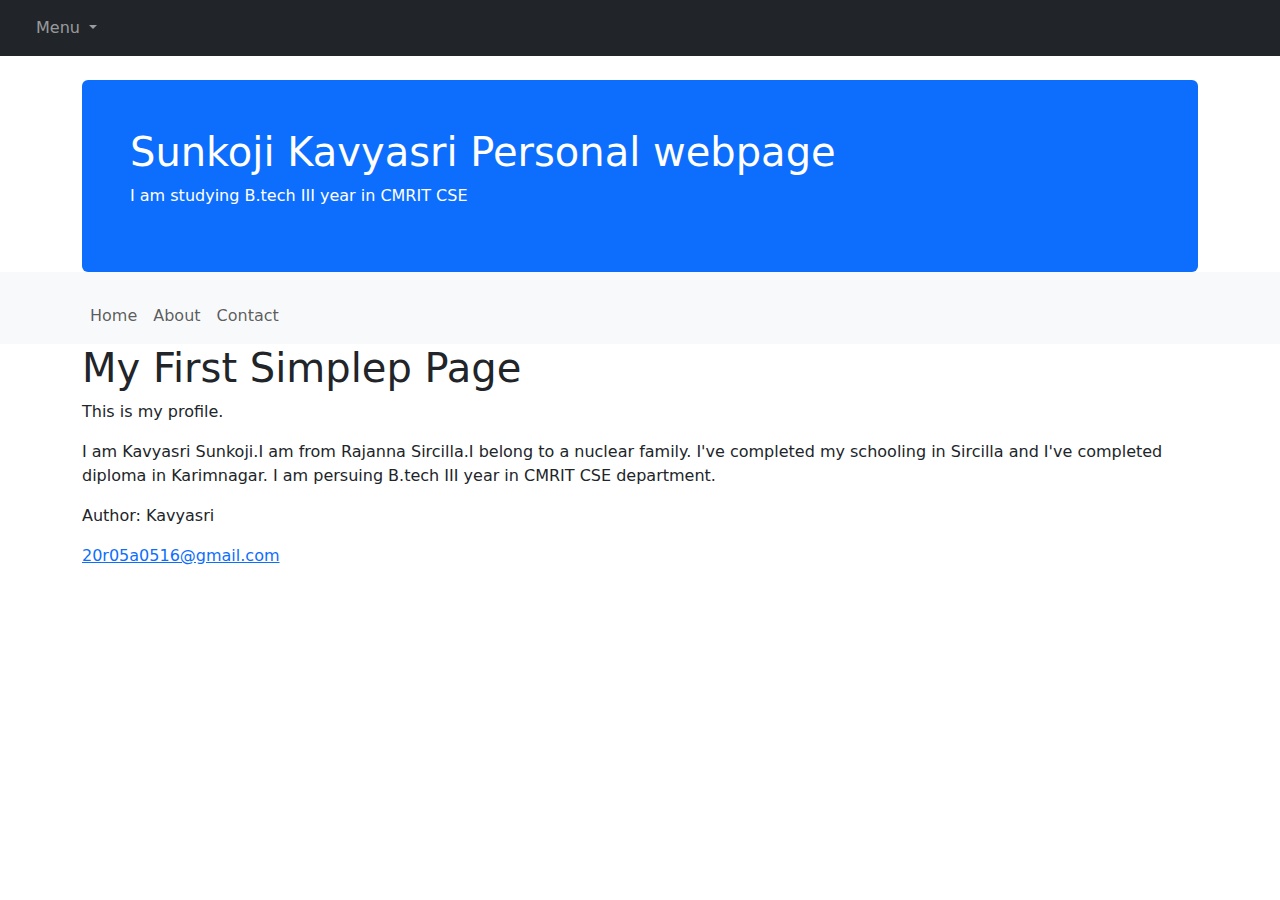
==== index.html @ dfef2f40 "Add files via upload" ====
<!DOCTYPE html>
<html lang="en">
<head>
    <meta charset="UTF-8">
    <meta http-equiv="X-UA-Compatible" content="IE=edge">
    <meta name="viewport" content="width=device-width, initial-scale=1.0">
    <link href="https://cdn.jsdelivr.net/npm/bootstrap@5.1.3/dist/css/bootstrap.min.css" rel="stylesheet">
    <script src="https://cdn.jsdelivr.net/npm/bootstrap@5.1.3/dist/js/bootstrap.bundle.min.js"></script>
    <title>Kavyasri Website</title>

</head>
<body>
<nav class="navbar navbar-expand-lg navbar-dark bg-dark">
    <div class="container-fluid">
      <a class="navbar-brand" href="#"></a>
      <button class="navbar-toggler" type="button" data-bs-toggle="collapse" data-bs-target="#navbarNavDarkDropdown" aria-controls="navbarNavDarkDropdown" aria-expanded="false" aria-label="Toggle navigation">
        <span class="navbar-toggler-icon"></span>
      </button>
      <div class="collapse navbar-collapse" id="navbarNavDarkDropdown">
        <ul class="navbar-nav">
          <li class="nav-item dropdown">
            <a class="nav-link dropdown-toggle" href="#" id="navbarDarkDropdownMenuLink" role="button" data-bs-toggle="dropdown" aria-expanded="false">
              Menu
            </a>
            <ul class="dropdown-menu dropdown-menu-dark" aria-labelledby="navbarDarkDropdownMenuLink">
              <li><a class="dropdown-item" href="#">Skills</a></li>
              <li><a class="dropdown-item" href="#">Achievements</a></li>
              <li><a class="dropdown-item" href="#">Details</a></li>
            </ul>
          </li>
        </ul>
      </div>
    </div>
  </nav>
  
    <div class="container mt-3">
           <div class="mt-4 p-5 bg-primary text-white rounded">
          <h1>Sunkoji Kavyasri Personal webpage</h1> 
          <p>I am studying B.tech III year in CMRIT CSE</p> 
        </div>
      </div>
      <nav class="navbar navbar-expand-sm bg-light">

        <div class="container mt-3">
          <!-- Links -->
          <ul class="navbar-nav">
            <li class="nav-item">
              <a class="nav-link" href="#">Home</a>
            </li>
            <li class="nav-item">
              <a class="nav-link" href="#">About</a>
            </li>
            <li class="nav-item">
              <a class="nav-link" href="#">Contact</a>
            </li>
          </ul>
        </div>
      
      </nav>
 
      <div class="container">
        <h1>My First Simplep Page</h1>
        <p>This is my profile.</p>
        <p>I am Kavyasri Sunkoji.I am from Rajanna Sircilla.I belong to a nuclear family.
          I've completed my schooling in Sircilla and I've completed diploma in Karimnagar.
          I am persuing B.tech III year in CMRIT CSE department. 
        </p>
      </div>

      <footer class="container mt-3">
        <p>Author: Kavyasri</p>
        <p><a href="mailto:20r05a0516@gmail.com">20r05a0516@gmail.com</a></p>
      </footer>
</body>
</html>
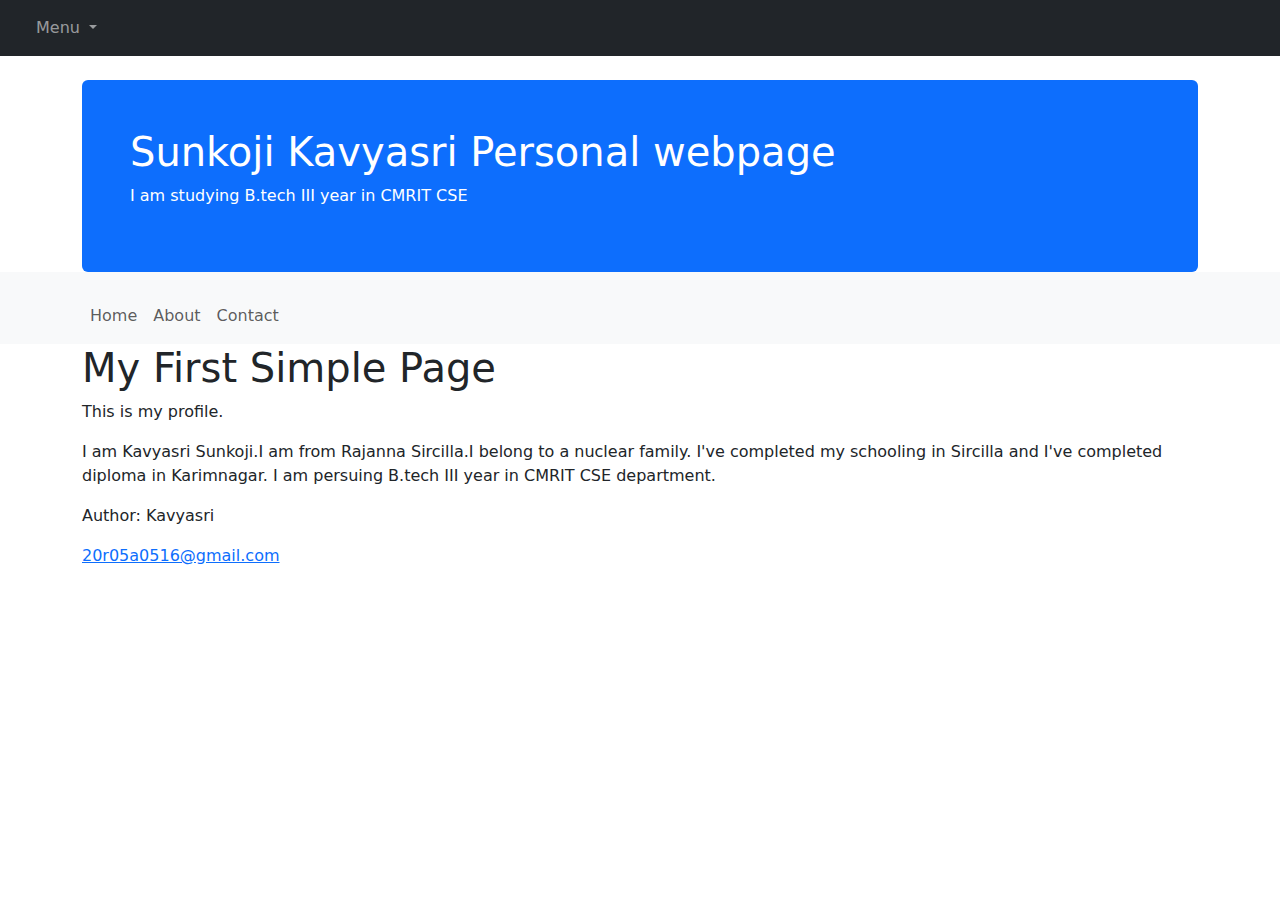
==== commit ed593256: "Add files via upload" ====
--- a/index.html
+++ b/index.html
@@ -59,7 +59,7 @@
       </nav>
  
       <div class="container">
-        <h1>My First Simplep Page</h1>
+        <h1>My First Simple Page</h1>
         <p>This is my profile.</p>
         <p>I am Kavyasri Sunkoji.I am from Rajanna Sircilla.I belong to a nuclear family.
           I've completed my schooling in Sircilla and I've completed diploma in Karimnagar.
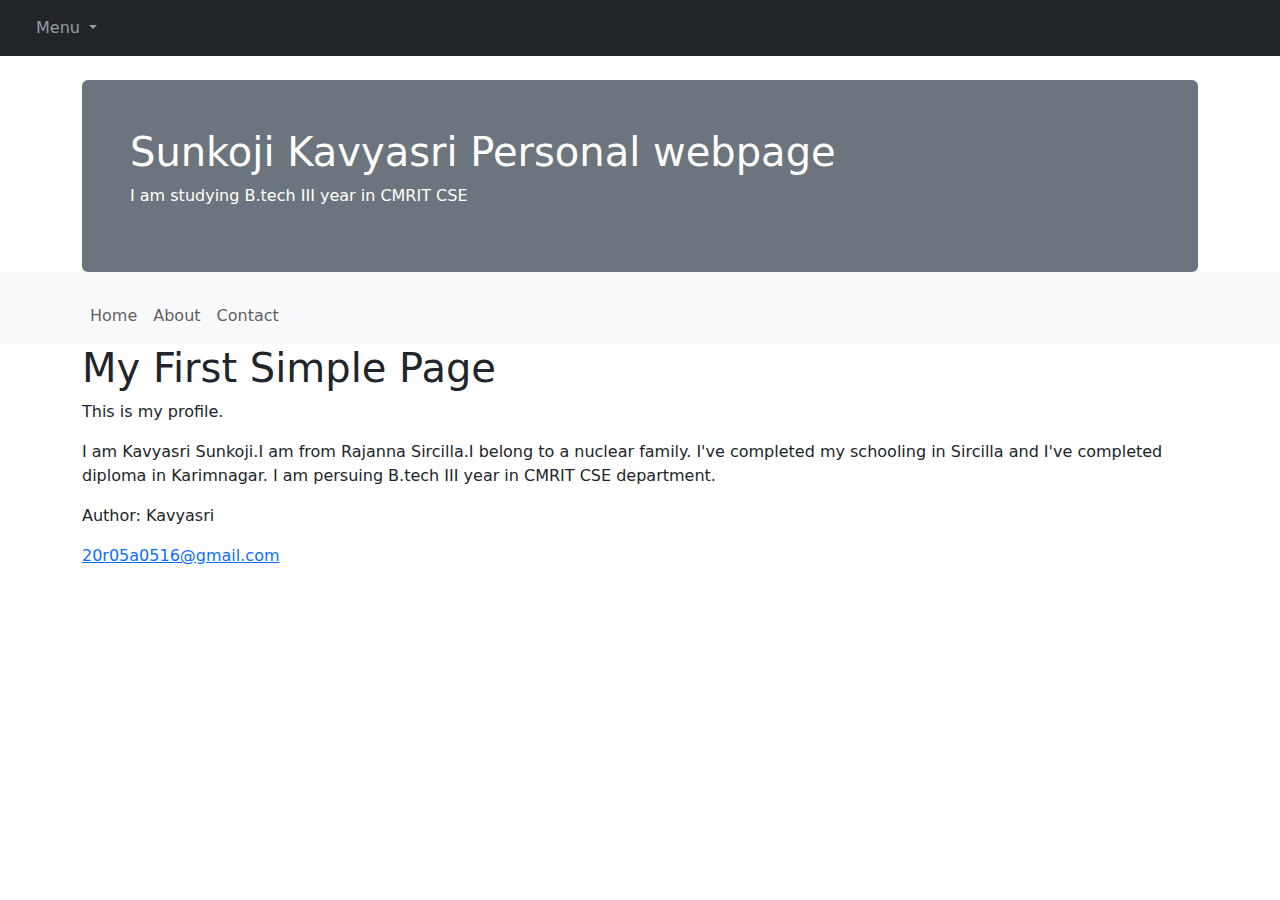
==== commit b376d8ea: "Add files via upload" ====
--- a/index.html
+++ b/index.html
@@ -10,6 +10,7 @@
 
 </head>
 <body>
+  
 <nav class="navbar navbar-expand-lg navbar-dark bg-dark">
     <div class="container-fluid">
       <a class="navbar-brand" href="#"></a>
@@ -34,7 +35,7 @@
   </nav>
   
     <div class="container mt-3">
-           <div class="mt-4 p-5 bg-primary text-white rounded">
+           <div class="mt-4 p-5 bg-secondary text-white rounded">
           <h1>Sunkoji Kavyasri Personal webpage</h1> 
           <p>I am studying B.tech III year in CMRIT CSE</p> 
         </div>
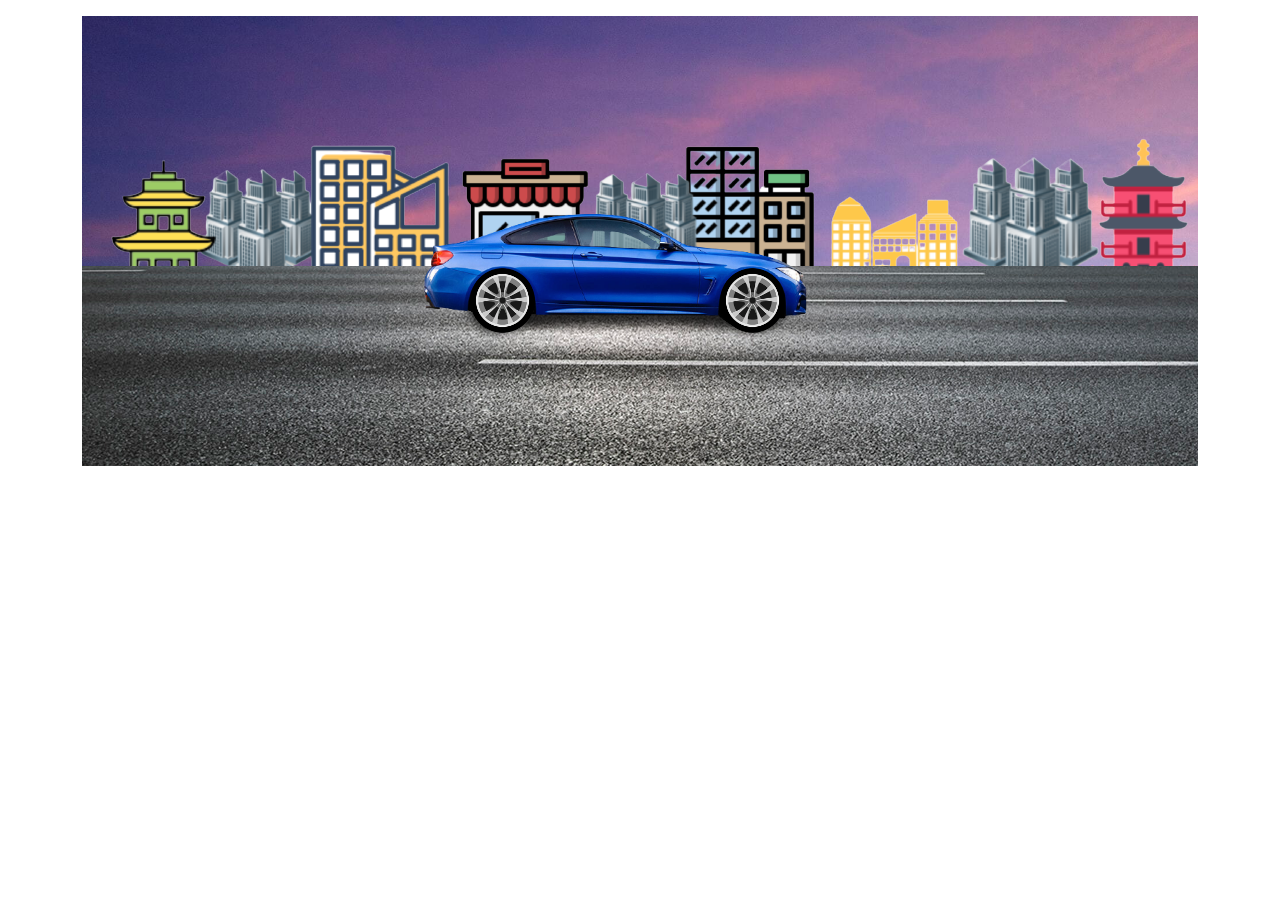
==== commit 38f0ada0: "Add files via upload" ====
--- a/index.html
+++ b/index.html
@@ -6,71 +6,32 @@
     <meta name="viewport" content="width=device-width, initial-scale=1.0">
     <link href="https://cdn.jsdelivr.net/npm/bootstrap@5.1.3/dist/css/bootstrap.min.css" rel="stylesheet">
     <script src="https://cdn.jsdelivr.net/npm/bootstrap@5.1.3/dist/js/bootstrap.bundle.min.js"></script>
+    <link rel="stylesheet" href="style.css">
     <title>Kavyasri Website</title>
+    
 
 </head>
 <body>
-  
-<nav class="navbar navbar-expand-lg navbar-dark bg-dark">
-    <div class="container-fluid">
-      <a class="navbar-brand" href="#"></a>
-      <button class="navbar-toggler" type="button" data-bs-toggle="collapse" data-bs-target="#navbarNavDarkDropdown" aria-controls="navbarNavDarkDropdown" aria-expanded="false" aria-label="Toggle navigation">
-        <span class="navbar-toggler-icon"></span>
-      </button>
-      <div class="collapse navbar-collapse" id="navbarNavDarkDropdown">
-        <ul class="navbar-nav">
-          <li class="nav-item dropdown">
-            <a class="nav-link dropdown-toggle" href="#" id="navbarDarkDropdownMenuLink" role="button" data-bs-toggle="dropdown" aria-expanded="false">
-              Menu
-            </a>
-            <ul class="dropdown-menu dropdown-menu-dark" aria-labelledby="navbarDarkDropdownMenuLink">
-              <li><a class="dropdown-item" href="#">Skills</a></li>
-              <li><a class="dropdown-item" href="#">Achievements</a></li>
-              <li><a class="dropdown-item" href="#">Details</a></li>
-            </ul>
-          </li>
-        </ul>
+    <div class="container mt-3">
       </div>
+      <div class="container">
+        
+        <div class="main-container">
+            <div class="road"></div>
+            <div class="road-sideview"></div>
+            <div class="moving-car">
+                <img src="bmw.png" alt="moving-car">
+            </div>
+            
+            <div class="car-wheel">
+                <img src="wheel.png" alt="moving car wheel" 
+                    class="car-back-wheel">
+    
+                <img src="wheel.png" alt="moving car wheel" 
+                    class="car-front-wheel">
+            </div>
+        </div>
+    
     </div>
-  </nav>
-  
-    <div class="container mt-3">
-           <div class="mt-4 p-5 bg-secondary text-white rounded">
-          <h1>Sunkoji Kavyasri Personal webpage</h1> 
-          <p>I am studying B.tech III year in CMRIT CSE</p> 
-        </div>
-      </div>
-      <nav class="navbar navbar-expand-sm bg-light">
-
-        <div class="container mt-3">
-          <!-- Links -->
-          <ul class="navbar-nav">
-            <li class="nav-item">
-              <a class="nav-link" href="#">Home</a>
-            </li>
-            <li class="nav-item">
-              <a class="nav-link" href="#">About</a>
-            </li>
-            <li class="nav-item">
-              <a class="nav-link" href="#">Contact</a>
-            </li>
-          </ul>
-        </div>
-      
-      </nav>
- 
-      <div class="container">
-        <h1>My First Simple Page</h1>
-        <p>This is my profile.</p>
-        <p>I am Kavyasri Sunkoji.I am from Rajanna Sircilla.I belong to a nuclear family.
-          I've completed my schooling in Sircilla and I've completed diploma in Karimnagar.
-          I am persuing B.tech III year in CMRIT CSE department. 
-        </p>
-      </div>
-
-      <footer class="container mt-3">
-        <p>Author: Kavyasri</p>
-        <p><a href="mailto:20r05a0516@gmail.com">20r05a0516@gmail.com</a></p>
-      </footer>
 </body>
 </html>--- a/style.css
+++ b/style.css
@@ -0,0 +1,98 @@
+* {
+    margin: 0;
+    padding: 0;
+}
+.main-container {
+    height: 50vh;
+    width: 100%;
+    background-image: url(sky1.jpg);
+    background-size: cover;
+    background-position: center;
+    position: relative;
+    overflow-x: hidden;
+} 
+.road {
+    height: 200px;
+    width: 500%;
+    display: block;
+    background-image: url(road.jpg);
+    position: absolute;
+    bottom: 0;
+    left: 0;
+    right: 0;
+    z-index: 1;
+    background-repeat: repeat-x;
+    animation: road 5s linear infinite;
+}
+@keyframes road {
+    100% {
+        transform: translateX(-3400px)  
+    }
+}
+.road-sideview {
+    height: 130px;
+    width: 500%;
+    background-image: url(city.png);
+    position: absolute;
+    bottom: 200px;
+    left: 0;
+    right: 0;
+    display: block;
+    z-index: 1;
+    background-repeat: repeat-x;
+    animation: road-sideview 20s linear infinite;
+} 
+
+@keyframes road-sideview {
+    100% {
+        transform: translateX(-1400px);
+    }
+}
+.moving-car {
+    width: 500px;
+    left: 50%;
+    bottom: 50px;
+    transform: translateX(-50%);
+    position: absolute;
+    z-index: 2;
+}
+.moving-car img {
+    width: 90%;
+    animation: moving-car 1s linear infinite;
+}
+@keyframes moving-car {
+    100% {
+        transform: translateY(-1px);
+    }
+    50% {
+        transform: translateY(1px);
+    }
+    0% {
+        transform: translateY(-1px);
+    }
+}
+.car-wheel {
+    left: 50%;
+    bottom: 198px;
+    transform: translateX(-50%);
+    position: absolute;
+    z-index: 2;
+}
+.car-wheel img {
+    width: 65px;
+    height: 65px;   
+    animation: car-wheel .5s linear infinite;
+}
+@keyframes car-wheel {
+    100% {
+        transform: rotate(360deg);
+    }
+}
+.car-back-wheel {
+    left: -170px;
+    position: absolute;
+}
+.car-front-wheel {
+    left: 80px;
+    position: absolute;
+}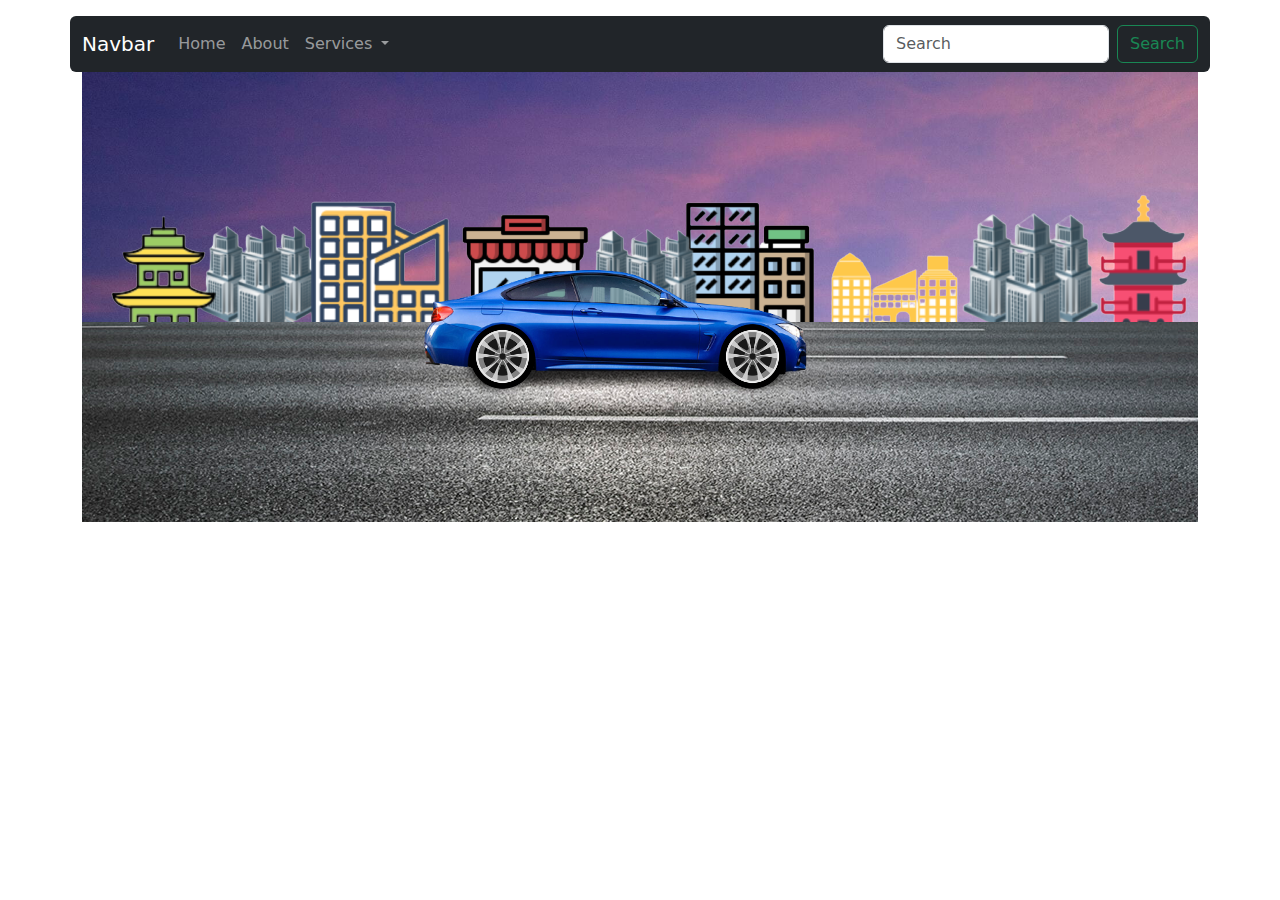
==== commit 49870320: "Add files via upload" ====
--- a/index.html
+++ b/index.html
@@ -14,6 +14,39 @@
 <body>
     <div class="container mt-3">
       </div>
+      <nav class="container  navbar navbar-expand-lg navbar-dark bg-dark rounded">
+        <div class="container">
+          <a class="navbar-brand" href="#">Navbar</a>
+          <button class="navbar-toggler" type="button" data-bs-toggle="collapse" data-bs-target="#navbarNavDarkDropdown" aria-controls="navbarNavDarkDropdown" aria-expanded="false" aria-label="Toggle navigation">
+            <span class="navbar-toggler-icon"></span>
+          </button>
+          <div class="collapse navbar-collapse" id="navbarNavDarkDropdown">
+            <ul class="navbar-nav">
+              <li class="nav-item"><a class="nav-link" href="#" id="navbarDarkDropdownMenuLink" role="button" data-bs-toggle="dropdown" aria-expanded="false">
+                Home
+              </a></li>
+              <li class="nav-item"><a class="nav-link" href="#" id="navbarDarkDropdownMenuLink" role="button" data-bs-toggle="dropdown" aria-expanded="false">
+                About
+              </a></li>
+              <li class="nav-item dropdown">
+                <a class="nav-link dropdown-toggle" href="#" id="navbarDarkDropdownMenuLink" role="button" data-bs-toggle="dropdown" aria-expanded="false">
+                  Services
+                </a>
+                <ul class="dropdown-menu dropdown-menu-dark" aria-labelledby="navbarDarkDropdownMenuLink">
+                  <li><a class="dropdown-item" href="#">Web Design</a></li>
+                  <li><a class="dropdown-item" href="#">Mobile apps</a></li>
+                  <li><a class="dropdown-item" href="#">Full stack</a></li>
+                </ul>
+              </li>
+            </ul>
+          </div>
+          <form class="d-flex">
+            <input class="form-control me-2" type="search" placeholder="Search" aria-label="Search">
+            <button class="btn btn-outline-success" type="submit">Search</button>
+          </form>
+        </div>
+      </nav>
+      
       <div class="container">
         
         <div class="main-container">
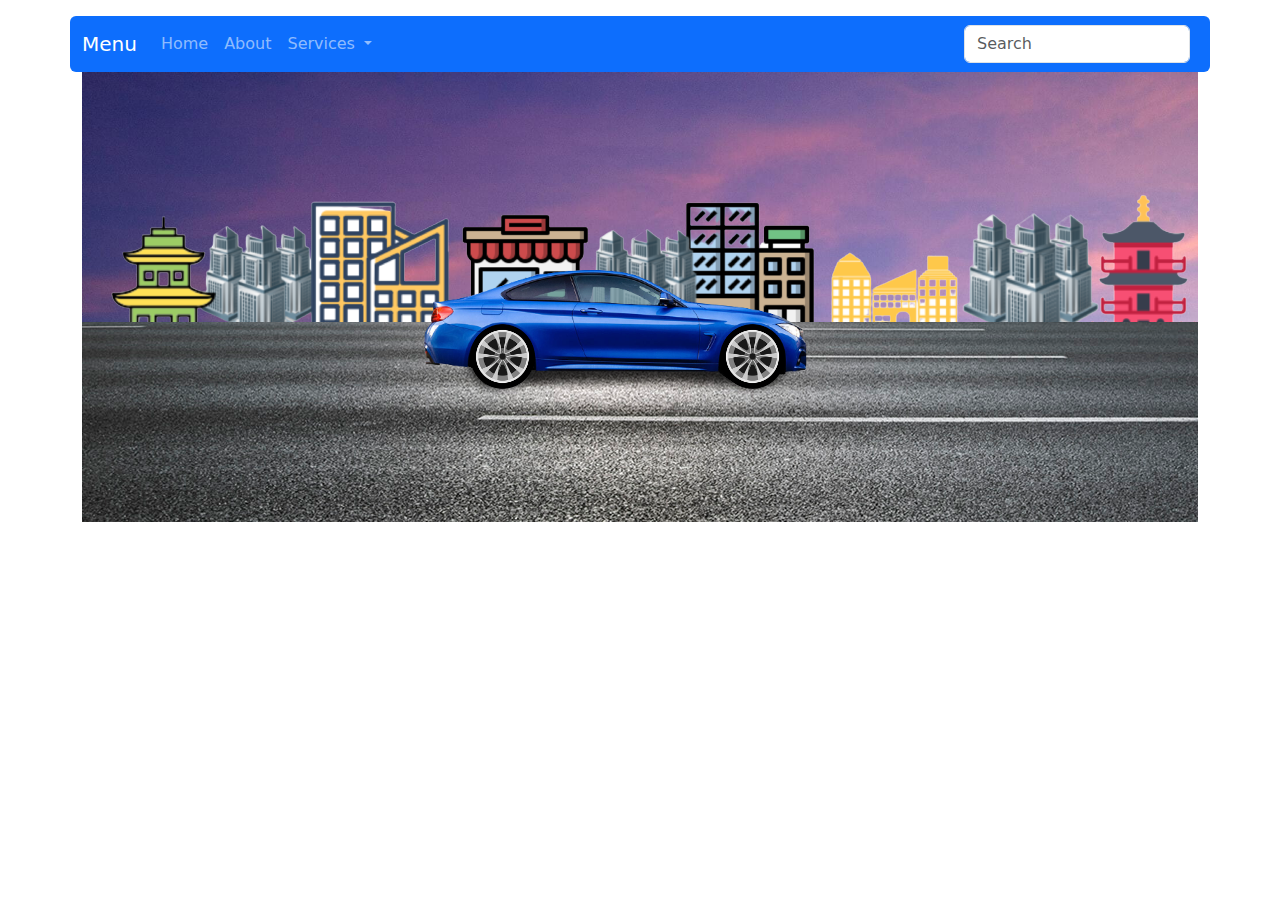
==== commit 7819d5fa: "moving cars" ====
--- a/index.html
+++ b/index.html
@@ -14,9 +14,9 @@
 <body>
     <div class="container mt-3">
       </div>
-      <nav class="container  navbar navbar-expand-lg navbar-dark bg-dark rounded">
+      <nav class="container  navbar navbar-expand-lg navbar-dark bg-primary rounded">
         <div class="container">
-          <a class="navbar-brand" href="#">Navbar</a>
+          <a class="navbar-brand" href="#">Menu</a>
           <button class="navbar-toggler" type="button" data-bs-toggle="collapse" data-bs-target="#navbarNavDarkDropdown" aria-controls="navbarNavDarkDropdown" aria-expanded="false" aria-label="Toggle navigation">
             <span class="navbar-toggler-icon"></span>
           </button>
@@ -42,7 +42,7 @@
           </div>
           <form class="d-flex">
             <input class="form-control me-2" type="search" placeholder="Search" aria-label="Search">
-            <button class="btn btn-outline-success" type="submit">Search</button>
+            
           </form>
         </div>
       </nav>
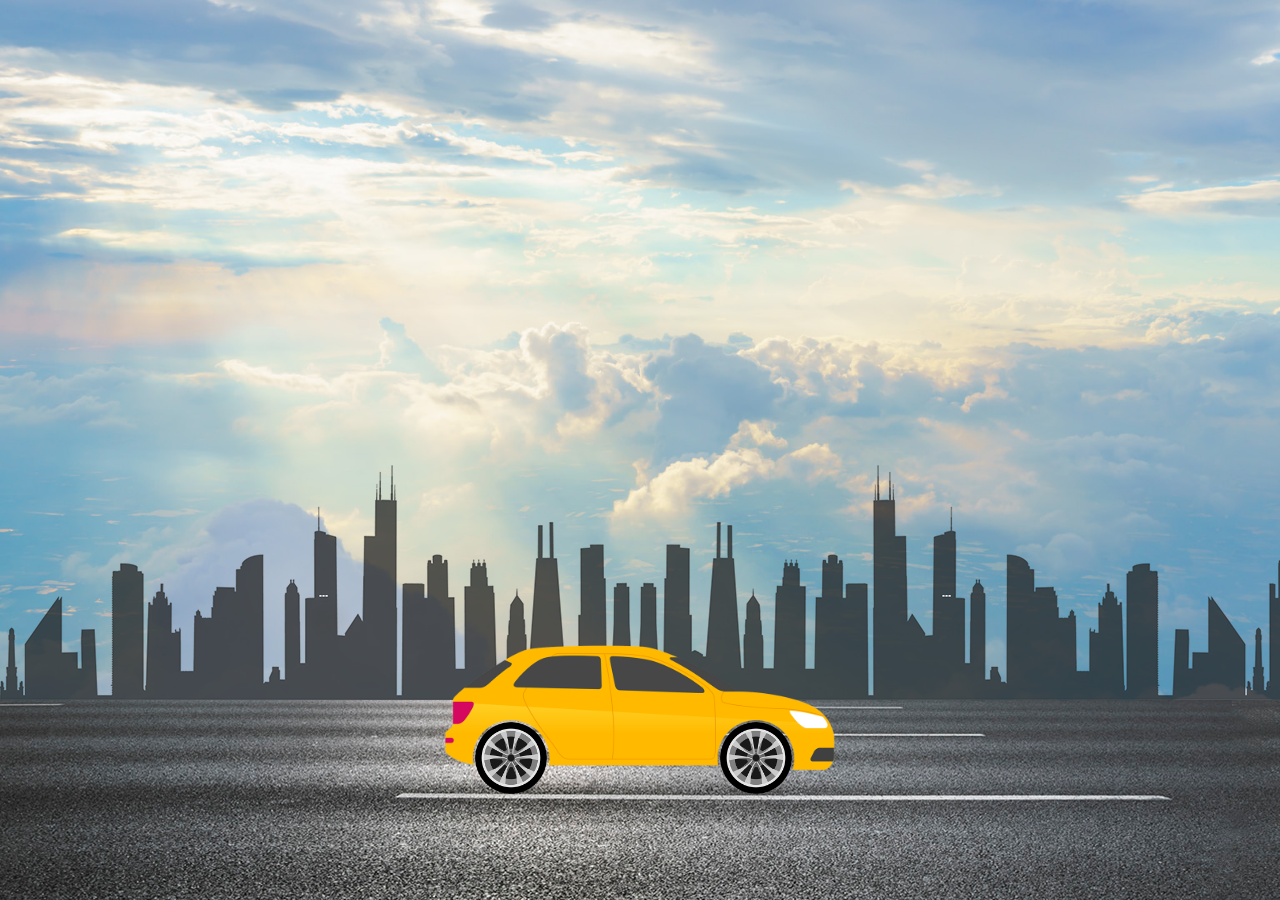
==== commit e6017bd9: "Moving Car" ====
--- a/index.html
+++ b/index.html
@@ -1,70 +1,19 @@
-<!DOCTYPE html>
-<html lang="en">
-<head>
-    <meta charset="UTF-8">
-    <meta http-equiv="X-UA-Compatible" content="IE=edge">
-    <meta name="viewport" content="width=device-width, initial-scale=1.0">
-    <link href="https://cdn.jsdelivr.net/npm/bootstrap@5.1.3/dist/css/bootstrap.min.css" rel="stylesheet">
-    <script src="https://cdn.jsdelivr.net/npm/bootstrap@5.1.3/dist/js/bootstrap.bundle.min.js"></script>
-    <link rel="stylesheet" href="style.css">
-    <title>Kavyasri Website</title>
-    
+<html>
+    <head>
+        <title>Moving cars</title>
+        <link rel="stylesheet" href="stylesheet.css">
+    </head>
+    <body>
+        <div class="car">
+        <div class="road_highway"></div>
+        <div class="city"></div> 
+        <div class="cars">
+            <img src="car.png">
+        </div> 
+        <div class="wheel">
+            <img src="wheel.png" class="back-wheel">
+            <img src="wheel.png" class="front-wheel">
+        </div>
+        </div>
+    </body>
 
-</head>
-<body>
-    <div class="container mt-3">
-      </div>
-      <nav class="container  navbar navbar-expand-lg navbar-dark bg-primary rounded">
-        <div class="container">
-          <a class="navbar-brand" href="#">Menu</a>
-          <button class="navbar-toggler" type="button" data-bs-toggle="collapse" data-bs-target="#navbarNavDarkDropdown" aria-controls="navbarNavDarkDropdown" aria-expanded="false" aria-label="Toggle navigation">
-            <span class="navbar-toggler-icon"></span>
-          </button>
-          <div class="collapse navbar-collapse" id="navbarNavDarkDropdown">
-            <ul class="navbar-nav">
-              <li class="nav-item"><a class="nav-link" href="#" id="navbarDarkDropdownMenuLink" role="button" data-bs-toggle="dropdown" aria-expanded="false">
-                Home
-              </a></li>
-              <li class="nav-item"><a class="nav-link" href="#" id="navbarDarkDropdownMenuLink" role="button" data-bs-toggle="dropdown" aria-expanded="false">
-                About
-              </a></li>
-              <li class="nav-item dropdown">
-                <a class="nav-link dropdown-toggle" href="#" id="navbarDarkDropdownMenuLink" role="button" data-bs-toggle="dropdown" aria-expanded="false">
-                  Services
-                </a>
-                <ul class="dropdown-menu dropdown-menu-dark" aria-labelledby="navbarDarkDropdownMenuLink">
-                  <li><a class="dropdown-item" href="#">Web Design</a></li>
-                  <li><a class="dropdown-item" href="#">Mobile apps</a></li>
-                  <li><a class="dropdown-item" href="#">Full stack</a></li>
-                </ul>
-              </li>
-            </ul>
-          </div>
-          <form class="d-flex">
-            <input class="form-control me-2" type="search" placeholder="Search" aria-label="Search">
-            
-          </form>
-        </div>
-      </nav>
-      
-      <div class="container">
-        
-        <div class="main-container">
-            <div class="road"></div>
-            <div class="road-sideview"></div>
-            <div class="moving-car">
-                <img src="bmw.png" alt="moving-car">
-            </div>
-            
-            <div class="car-wheel">
-                <img src="wheel.png" alt="moving car wheel" 
-                    class="car-back-wheel">
-    
-                <img src="wheel.png" alt="moving car wheel" 
-                    class="car-front-wheel">
-            </div>
-        </div>
-    
-    </div>
-</body>
-</html>--- a/stylesheet.css
+++ b/stylesheet.css
@@ -0,0 +1,111 @@
+*
+{
+    margin: 0;
+    padding: 0;
+}
+.car
+{
+    height: 100vh;
+    width: 100%;
+    background-image: url(sky.jpg);
+    background-size: cover;
+    background-position: center;
+    position: relative;
+    overflow-x: hidden;
+}
+.road_highway
+{
+    height: 200px;
+    width: 500%;
+    display: block;
+    background-image: url(road.jpg);
+    position: absolute;
+    bottom: 0;
+    left: 0;
+    right: 0;
+    z-index: 1;
+    animation: road_highway 5s linear infinite;
+}
+@keyframes road_highway 
+{
+    100%{
+        transform: translateX(-3400px);
+    }
+    
+}
+.city
+{
+    height: 250px;
+    width: 500%;
+    background-image: url(city.png);
+    position: absolute;
+    bottom: 200px;
+    left: 0;
+    right: 0;
+    display: block;
+    z-index: 1;
+    background-repeat: repeat-x;
+    animation: city 20s linear infinite;
+}
+@keyframes city
+{
+    100%{
+        transform: translateX(-1400px);
+    }
+}
+.cars
+{
+    width: 400px;
+    left: 50%;
+    bottom: 100px;
+    transform: translateX(-50%);
+    position: absolute;
+    z-index: 2;
+}
+.cars img
+{
+    width: 100%;
+    animation: car 1s linear infinite;
+}
+@keyframes cars
+{
+    100%{
+        transform: translateX(-1px);
+    }
+    50%{
+        transform: translateX(-1px);
+    }
+    0%{
+        transform: translateX(-1px);
+    } 
+}
+.wheel
+{
+    left: 50%;
+    bottom: 178px;
+    transform: translateX(-50%);
+    position: absolute;
+    z-index: 2;
+}
+.wheel img
+{
+    width: 72px;
+    height: 72px;
+    animation: wheel 1s linear infinite;
+}
+.back-wheel
+{
+    left: -165px;
+    position: absolute;
+}
+.front-wheel
+{
+    left: 80px;
+    position: absolute;
+}
+@keyframes wheel
+{
+    100%{
+        transform: rotate(360deg);
+    }
+}